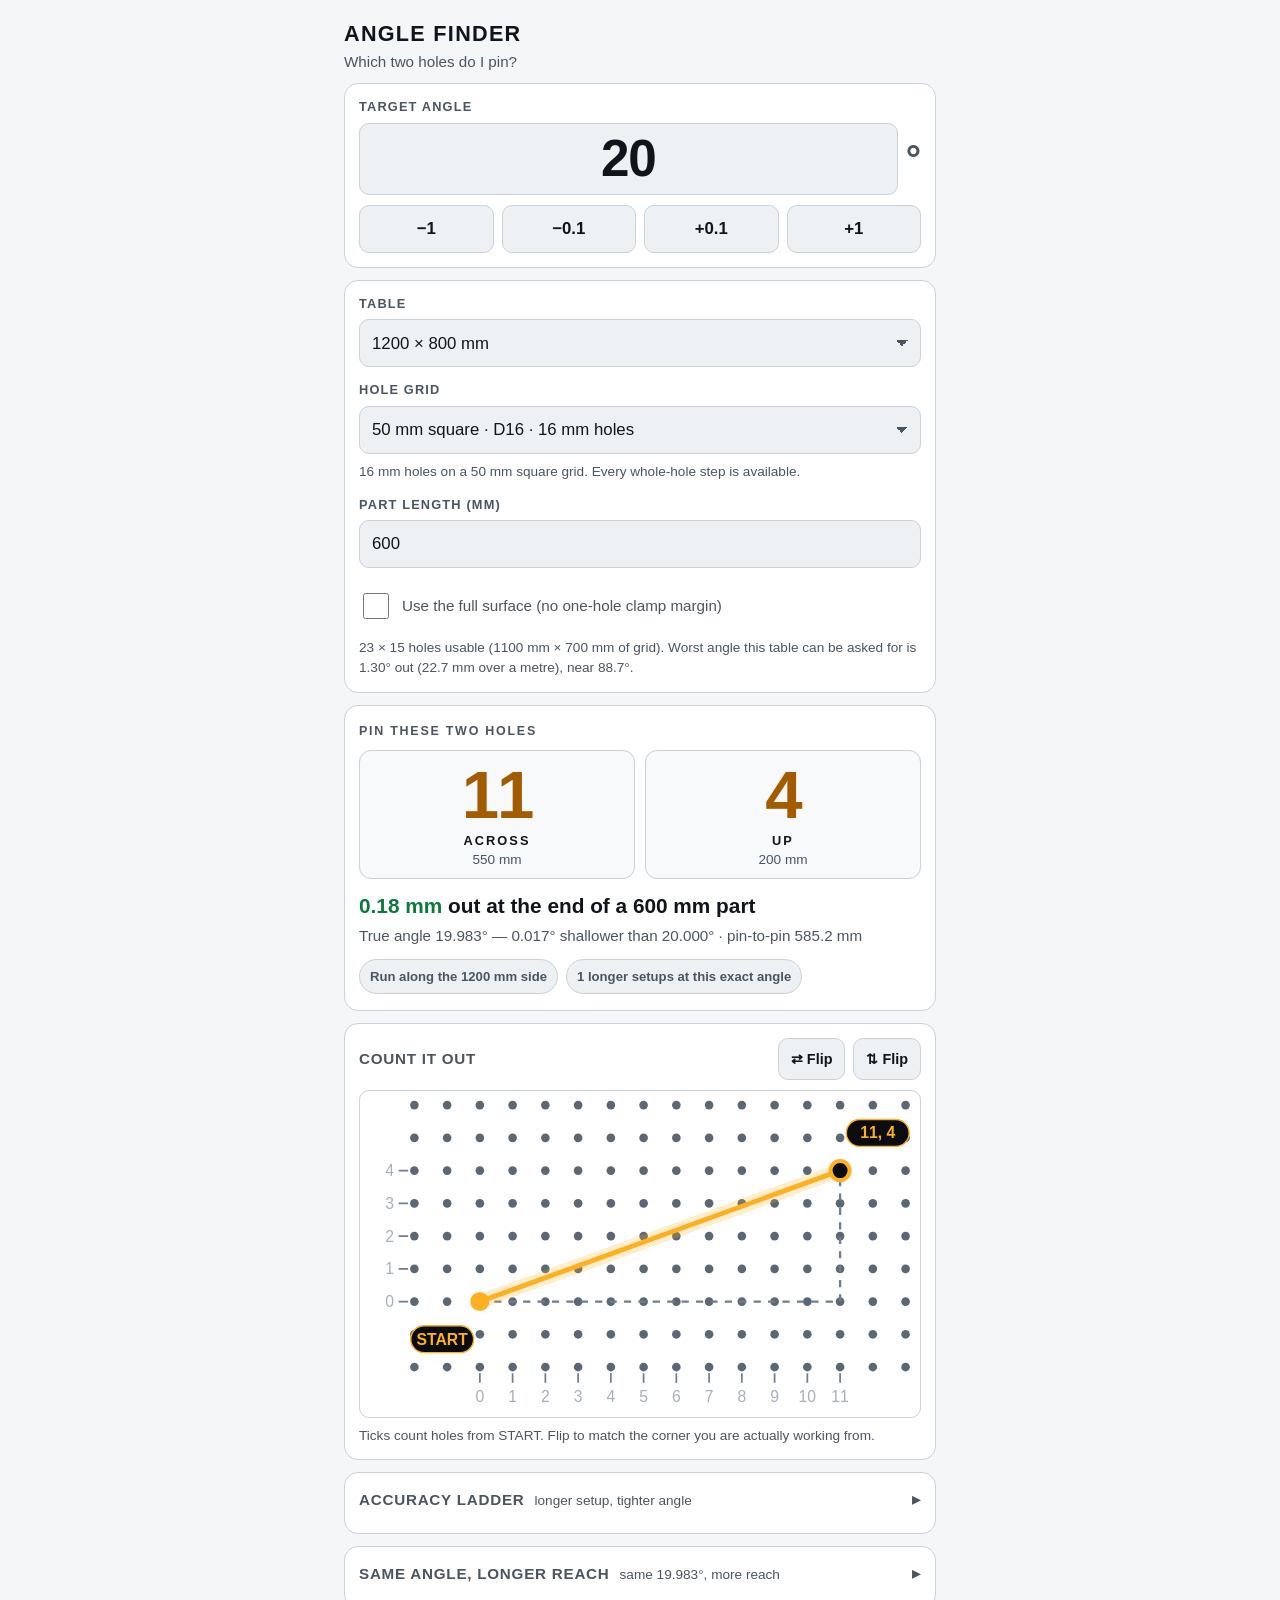
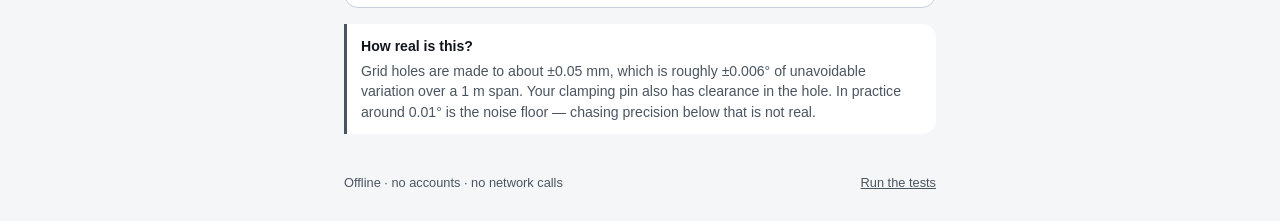
==== index.html @ 02def795 "Add Welding Table Angle Finder MVP Zero-build, offline single-page app that turns a target angle int" ====
<!doctype html>
<html lang="en">
<head>
<meta charset="utf-8">
<meta name="viewport" content="width=device-width, initial-scale=1, viewport-fit=cover">
<meta name="theme-color" content="#0c0e11">
<meta name="color-scheme" content="dark light">
<meta name="description" content="Turn a target angle into which two holes to pin on a modular welding table. Works offline, no accounts, no network.">
<title>Welding Table Angle Finder</title>
<link rel="manifest" href="./manifest.webmanifest">
<link rel="icon" href="./icon.svg" type="image/svg+xml">
<link rel="apple-touch-icon" href="./icon-192.png">
<link rel="stylesheet" href="./styles.css">
</head>
<body>

<header class="top">
  <h1>Angle&nbsp;Finder</h1>
  <p class="tagline">Which two holes do I pin?</p>
</header>

<main>

  <!-- ---------------------------------------------------------------- -->
  <section class="card" aria-labelledby="angle-label">
    <label class="field-label" id="angle-label" for="angle">Target angle</label>
    <div class="angle-row">
      <input id="angle" class="angle-input" type="number" inputmode="decimal"
             step="0.001" min="0" max="90" value="20" autocomplete="off">
      <span class="deg-mark" aria-hidden="true">°</span>
    </div>
    <div class="nudge" role="group" aria-label="Adjust angle">
      <button type="button" data-nudge="-1">−1</button>
      <button type="button" data-nudge="-0.1">−0.1</button>
      <button type="button" data-nudge="0.1">+0.1</button>
      <button type="button" data-nudge="1">+1</button>
    </div>
  </section>

  <!-- ---------------------------------------------------------------- -->
  <section class="card setup-card">
    <div class="field">
      <label class="field-label" for="table">Table</label>
      <select id="table"></select>
    </div>

    <div class="field custom-size" id="custom-size" hidden>
      <label class="field-label" for="custom-w">Size (mm)</label>
      <div class="two-up">
        <input id="custom-w" type="number" inputmode="numeric" min="100" step="50" value="1200" aria-label="Table width in mm">
        <span class="by">×</span>
        <input id="custom-l" type="number" inputmode="numeric" min="100" step="50" value="800" aria-label="Table length in mm">
      </div>
    </div>

    <div class="field">
      <label class="field-label" for="grid">Hole grid</label>
      <select id="grid"></select>
      <p class="hint" id="grid-hint"></p>
    </div>

    <div class="field">
      <label class="field-label" for="part">Part length (mm)</label>
      <input id="part" type="number" inputmode="numeric" min="10" step="50" value="600">
    </div>

    <label class="check">
      <input id="full-surface" type="checkbox">
      <span>Use the full surface (no one-hole clamp margin)</span>
    </label>

    <p class="hint" id="table-hint"></p>
  </section>

  <!-- ---------------------------------------------------------------- -->
  <section id="answer" aria-live="polite"></section>

  <section id="warnings"></section>

  <!-- ---------------------------------------------------------------- -->
  <section class="card diagram-card" id="diagram-card">
    <div class="card-head">
      <h2>Count it out</h2>
      <div class="flips" role="group" aria-label="Mirror the setup">
        <button type="button" id="flip-x" aria-pressed="false">⇄ Flip</button>
        <button type="button" id="flip-y" aria-pressed="false">⇅ Flip</button>
      </div>
    </div>
    <div id="diagram" class="diagram"></div>
    <p class="hint" id="diagram-legend"></p>
  </section>

  <!-- ---------------------------------------------------------------- -->
  <details class="card" id="ladder-card">
    <summary><h2>Accuracy ladder</h2><span class="summary-note">longer setup, tighter angle</span></summary>
    <div class="table-scroll"><table class="ladder" id="ladder"></table></div>
  </details>

  <details class="card" id="same-card">
    <summary><h2>Same angle, longer reach</h2><span class="summary-note" id="same-note"></span></summary>
    <div class="table-scroll"><table class="ladder" id="same-angle"></table></div>
  </details>

  <!-- Permanent, non-dismissable. Do not make this collapsible. -->
  <aside class="noise-floor">
    <strong>How real is this?</strong>
    Grid holes are made to about ±0.05&nbsp;mm, which is roughly ±0.006° of unavoidable
    variation over a 1&nbsp;m span. Your clamping pin also has clearance in the hole. In
    practice around 0.01° is the noise floor — chasing precision below that is not real.
  </aside>

  <noscript><p class="warn">This tool is all client-side maths — it needs JavaScript enabled.</p></noscript>

</main>

<footer class="foot">
  <span>Offline · no accounts · no network calls</span>
  <a href="./tests.html">Run the tests</a>
</footer>

<script src="./grid-math.js"></script>
<script src="./app.js"></script>
</body>
</html>
---- styles.css ----
/* =============================================================================
   Welding Table Angle Finder — workshop-first styling.
   Assume: phone in one hand, gloves on, poor light, dirty screen.
   Big targets, big numerals, hard contrast, dark by default.
   No external fonts — system stack only.
   ============================================================================= */

:root {
  --bg:        #0c0e11;
  --card:      #14181d;
  --card-2:    #1b2027;
  --line:      #2b323b;
  --ink:       #f2f5f8;
  --ink-dim:   #a6b0bc;
  --accent:    #ffb020;   /* the setup line — reads well in bad light */
  --accent-2:  #ffcf6b;
  --good:      #3ddc84;
  --warn:      #ff8a3d;
  --bad:       #ff5a5a;
  --radius:    14px;
  --tap:       48px;      /* minimum tap target, gloves on */
}

* { box-sizing: border-box; }

html { -webkit-text-size-adjust: 100%; }

body {
  margin: 0;
  padding: 0 0 env(safe-area-inset-bottom);
  background: var(--bg);
  color: var(--ink);
  font-family: -apple-system, BlinkMacSystemFont, "Segoe UI", Roboto, "Helvetica Neue", Arial, sans-serif;
  font-size: 17px;
  line-height: 1.45;
  -webkit-tap-highlight-color: transparent;
}

main { max-width: 620px; margin: 0 auto; padding: 0 14px 40px; }

/* --- header ------------------------------------------------------------- */
.top {
  max-width: 620px;
  margin: 0 auto;
  padding: 18px 14px 10px;
}
.top h1 {
  margin: 0;
  font-size: 1.35rem;
  letter-spacing: 0.06em;
  text-transform: uppercase;
  font-weight: 800;
}
.tagline { margin: 2px 0 0; color: var(--ink-dim); font-size: 0.95rem; }

/* --- cards -------------------------------------------------------------- */
.card {
  background: var(--card);
  border: 1px solid var(--line);
  border-radius: var(--radius);
  padding: 14px;
  margin: 0 0 12px;
}
.card-head {
  display: flex; align-items: center; justify-content: space-between;
  gap: 10px; margin-bottom: 10px;
}
h2 { font-size: 0.95rem; margin: 0; letter-spacing: 0.05em; text-transform: uppercase; color: var(--ink-dim); font-weight: 700; }

/* --- inputs ------------------------------------------------------------- */
.field-label {
  display: block;
  font-size: 0.8rem;
  letter-spacing: 0.09em;
  text-transform: uppercase;
  color: var(--ink-dim);
  font-weight: 700;
  margin-bottom: 6px;
}
.field { margin-bottom: 14px; }
.field:last-of-type { margin-bottom: 0; }

input, select, button {
  font-family: inherit;
  font-size: 1.05rem;
  color: var(--ink);
  background: var(--card-2);
  border: 1px solid var(--line);
  border-radius: 10px;
  min-height: var(--tap);
  padding: 8px 12px;
  width: 100%;
}
select {
  appearance: none;
  background-image: linear-gradient(45deg, transparent 50%, var(--ink-dim) 50%),
                    linear-gradient(135deg, var(--ink-dim) 50%, transparent 50%);
  background-position: right 18px center, right 12px center;
  background-size: 6px 6px, 6px 6px;
  background-repeat: no-repeat;
  padding-right: 34px;
}
input:focus-visible, select:focus-visible, button:focus-visible, summary:focus-visible {
  outline: 3px solid var(--accent); outline-offset: 2px;
}
input[type="number"] { -moz-appearance: textfield; }
input[type="number"]::-webkit-outer-spin-button,
input[type="number"]::-webkit-inner-spin-button { -webkit-appearance: none; margin: 0; }

.angle-row { display: flex; align-items: center; gap: 8px; }
.angle-input {
  font-size: 3.2rem;
  font-weight: 800;
  font-variant-numeric: tabular-nums;
  letter-spacing: -0.02em;
  padding: 4px 12px;
  min-height: 72px;
  text-align: center;
}
.deg-mark { font-size: 2.4rem; color: var(--ink-dim); font-weight: 700; }

.nudge { display: flex; gap: 8px; margin-top: 10px; }
.nudge button { font-weight: 700; font-variant-numeric: tabular-nums; }
.nudge button:active { background: var(--accent); color: #000; border-color: var(--accent); }

.two-up { display: flex; align-items: center; gap: 8px; }
.by { color: var(--ink-dim); font-size: 1.2rem; }

.check {
  display: flex; align-items: center; gap: 10px;
  margin-top: 14px; min-height: var(--tap); cursor: pointer;
}
.check input { width: 26px; height: 26px; min-height: 0; flex: none; accent-color: var(--accent); }
.check span { font-size: 0.95rem; color: var(--ink-dim); }

.hint { margin: 8px 0 0; font-size: 0.85rem; color: var(--ink-dim); }

/* --- the answer --------------------------------------------------------- */
.answer {
  background: linear-gradient(180deg, #1a1f26, #14181d);
  border: 1px solid #39424e;
  border-radius: var(--radius);
  padding: 16px 14px;
  margin: 0 0 12px;
}
.answer .kicker {
  font-size: 0.78rem; letter-spacing: 0.14em; text-transform: uppercase;
  color: var(--ink-dim); font-weight: 700; margin: 0 0 10px;
}
.numbers {
  display: flex; align-items: stretch; gap: 10px;
}
.num {
  flex: 1 1 0;
  background: #0e1116;
  border: 1px solid var(--line);
  border-radius: 12px;
  padding: 10px 6px 8px;
  text-align: center;
}
.num .n {
  display: block;
  font-size: 4.2rem;
  line-height: 1;
  font-weight: 800;
  font-variant-numeric: tabular-nums;
  color: var(--accent);
  letter-spacing: -0.03em;
}
.num .lbl {
  display: block; margin-top: 4px;
  font-size: 0.8rem; letter-spacing: 0.16em; text-transform: uppercase;
  color: var(--ink); font-weight: 700;
}
.num .mm { display: block; font-size: 0.85rem; color: var(--ink-dim); font-variant-numeric: tabular-nums; }

.headline-error {
  margin: 14px 0 0;
  font-size: 1.3rem;
  font-weight: 700;
  line-height: 1.25;
}
.headline-error .mmval { color: var(--good); font-variant-numeric: tabular-nums; }
.headline-error.is-warn .mmval { color: var(--warn); }
.headline-error.is-bad .mmval { color: var(--bad); }
.answer .secondary {
  margin: 6px 0 0; color: var(--ink-dim); font-size: 0.95rem;
  font-variant-numeric: tabular-nums;
}

.badges { display: flex; flex-wrap: wrap; gap: 8px; margin-top: 12px; }
.badge {
  font-size: 0.82rem; font-weight: 700;
  padding: 7px 10px; border-radius: 999px;
  background: var(--card-2); border: 1px solid var(--line); color: var(--ink-dim);
}
.badge.exact { background: rgba(61,220,132,0.12); border-color: rgba(61,220,132,0.45); color: var(--good); }
.badge.rot   { background: rgba(255,176,32,0.12); border-color: rgba(255,176,32,0.45); color: var(--accent-2); }

/* --- warnings ----------------------------------------------------------- */
.warn, .info {
  border-radius: var(--radius);
  padding: 12px 14px;
  margin: 0 0 12px;
  font-size: 0.95rem;
  border: 1px solid;
}
.warn { background: rgba(255,138,61,0.10); border-color: rgba(255,138,61,0.5); color: #ffd3b3; }
.warn.bad { background: rgba(255,90,90,0.10); border-color: rgba(255,90,90,0.5); color: #ffc9c9; }
.info { background: var(--card); border-color: var(--line); color: var(--ink-dim); }
.warn strong, .info strong { color: var(--ink); }

/* --- diagram ------------------------------------------------------------ */
.diagram { text-align: center; }
.diagram svg {
  width: 100%;
  max-height: 58vh;
  height: auto;
  display: block;
  background: #0a0c0f;
  border: 1px solid var(--line);
  border-radius: 10px;
}
.flips { display: flex; gap: 8px; flex: none; }
.flips button { width: auto; padding: 8px 12px; font-size: 0.9rem; font-weight: 700; min-height: 42px; }
.flips button[aria-pressed="true"] { background: var(--accent); color: #000; border-color: var(--accent); }

/* --- ladder tables ------------------------------------------------------ */
details.card > summary {
  list-style: none;
  cursor: pointer;
  display: flex; align-items: baseline; gap: 10px; flex-wrap: wrap;
  min-height: 32px;
}
details.card > summary::-webkit-details-marker { display: none; }
details.card > summary::after {
  content: "▸"; margin-left: auto; color: var(--ink-dim); font-size: 1.1rem;
}
details.card[open] > summary::after { content: "▾"; }
.summary-note { font-size: 0.85rem; color: var(--ink-dim); }

.table-scroll { overflow-x: auto; margin-top: 12px; -webkit-overflow-scrolling: touch; }
table.ladder { border-collapse: collapse; width: 100%; font-size: 0.92rem; }
table.ladder th, table.ladder td {
  text-align: right; padding: 9px 8px; border-bottom: 1px solid var(--line);
  white-space: nowrap; font-variant-numeric: tabular-nums;
}
table.ladder th { color: var(--ink-dim); font-size: 0.75rem; letter-spacing: 0.06em; text-transform: uppercase; }
table.ladder td:first-child, table.ladder th:first-child { text-align: left; }
table.ladder tr.is-best td { color: var(--accent); font-weight: 700; }
table.ladder .pair { font-weight: 700; font-size: 1rem; }
table.ladder .tick { color: var(--good); }

/* --- permanent honesty note --------------------------------------------- */
.noise-floor {
  margin: 16px 0 0;
  padding: 12px 14px;
  border-left: 3px solid var(--ink-dim);
  background: var(--card);
  border-radius: 0 var(--radius) var(--radius) 0;
  color: var(--ink-dim);
  font-size: 0.88rem;
}
.noise-floor strong { display: block; color: var(--ink); margin-bottom: 4px; }

/* --- footer ------------------------------------------------------------- */
.foot {
  max-width: 620px; margin: 0 auto; padding: 0 14px 28px;
  display: flex; justify-content: space-between; gap: 12px;
  color: var(--ink-dim); font-size: 0.8rem;
}
.foot a { color: var(--ink-dim); }

/* --- test page ---------------------------------------------------------- */
.test-list { list-style: none; padding: 0; margin: 0; font-size: 0.9rem; }
.test-list li { padding: 7px 0; border-bottom: 1px solid var(--line); display: flex; gap: 10px; }
.test-list .mark { flex: none; font-weight: 800; }
.test-list .pass .mark { color: var(--good); }
.test-list .fail .mark { color: var(--bad); }
.test-list .detail { color: var(--ink-dim); margin-left: auto; text-align: right; font-variant-numeric: tabular-nums; }
.score { font-size: 1.4rem; font-weight: 800; margin: 0 0 12px; }
.score.ok { color: var(--good); }
.score.no { color: var(--bad); }

/* --- light mode: only if explicitly preferred; workshop default is dark -- */
@media (prefers-color-scheme: light) {
  :root {
    --bg: #f4f6f8; --card: #ffffff; --card-2: #eef1f4; --line: #c9d1da;
    --ink: #10151b; --ink-dim: #4a5560; --accent: #a35b00; --accent-2: #7a4400;
    --good: #0d7a3d; --warn: #a54b00; --bad: #b3231f;
  }
  .answer { background: #ffffff; border-color: var(--line); }
  .num { background: #f7f9fb; }
  .diagram svg { background: #ffffff; }
}
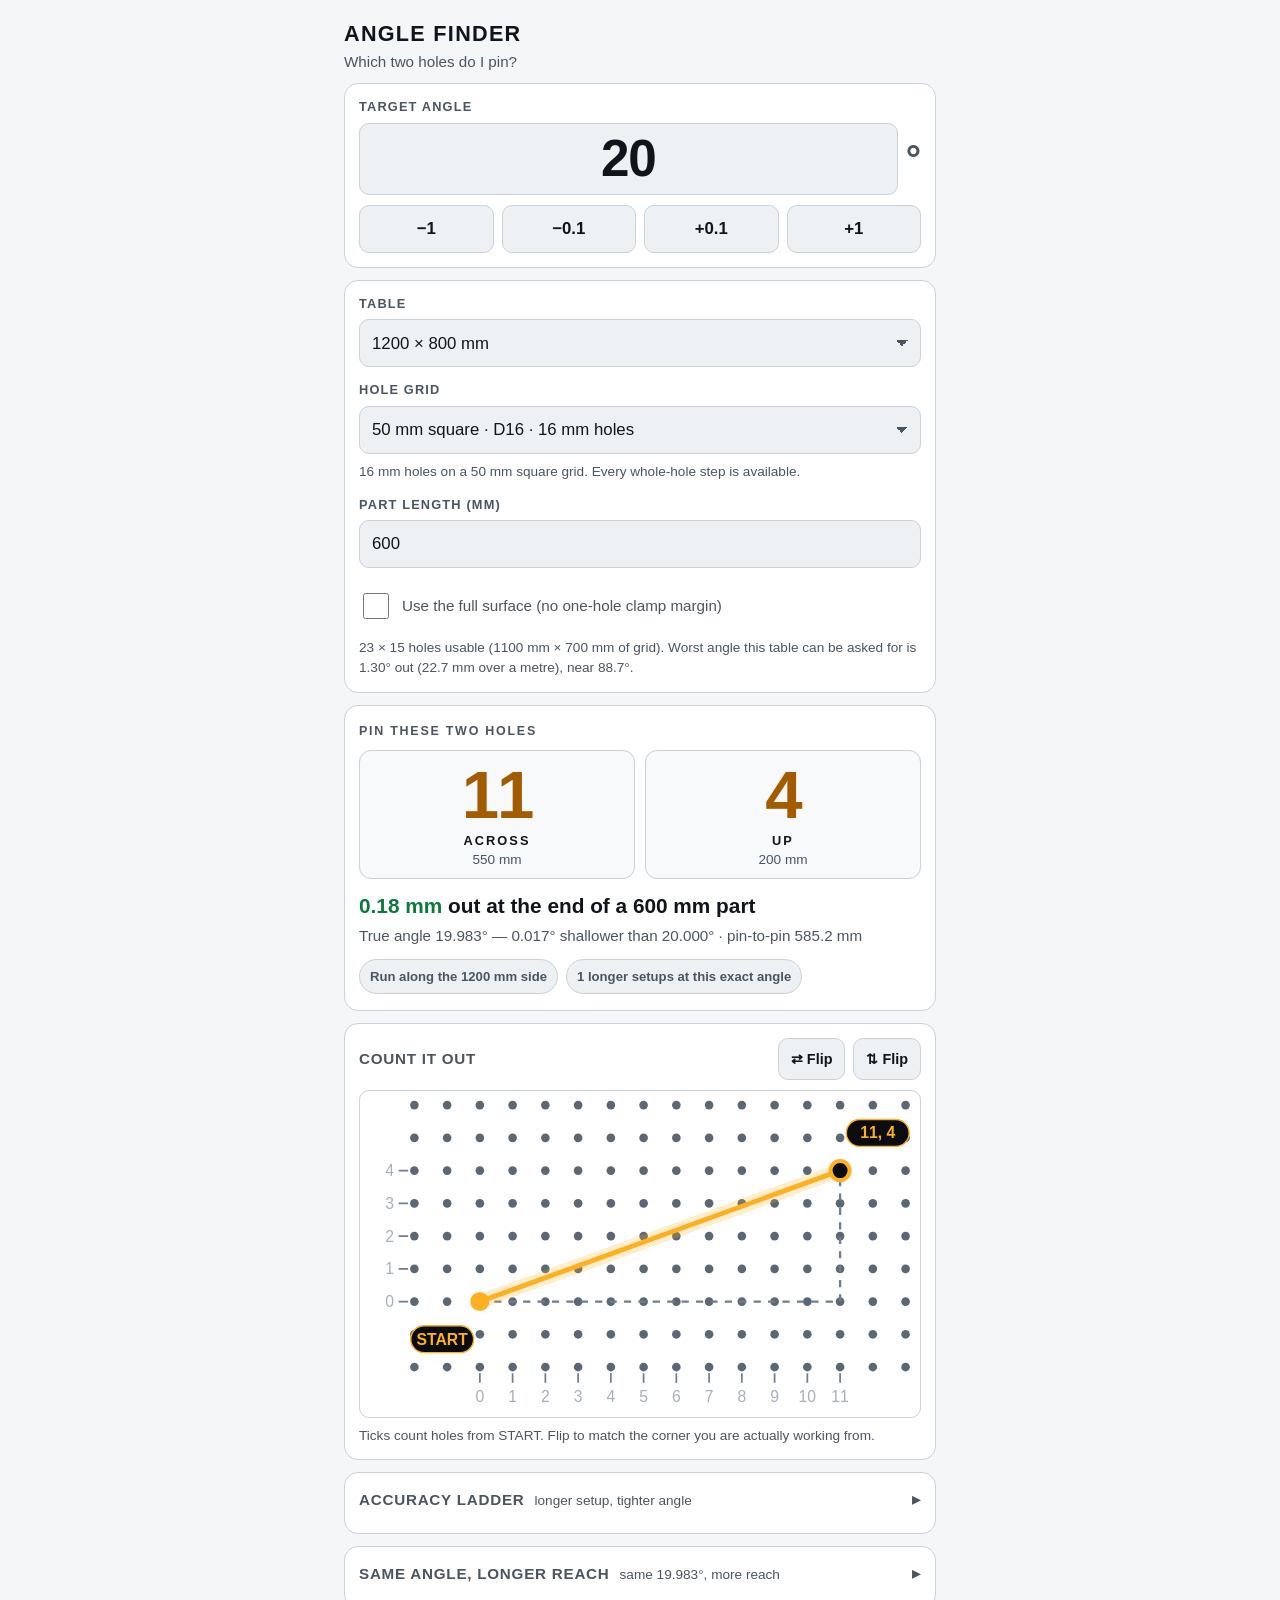
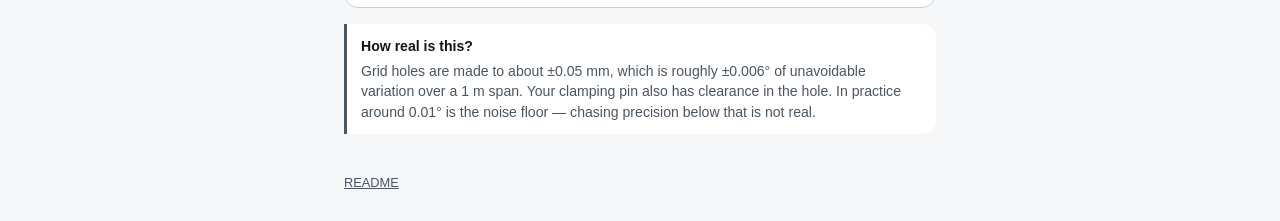
==== commit 1b1e8059: "Link GitHub Pages deployment and README from the app Surface the live GitHub Pages URL in the README" ====
--- a/index.html
+++ b/index.html
@@ -114,8 +114,7 @@
 </main>
 
 <footer class="foot">
-  <span>Offline · no accounts · no network calls</span>
-  <a href="./tests.html">Run the tests</a>
+  <a href="./README.md">README</a>
 </footer>
 
 <script src="./grid-math.js"></script>
